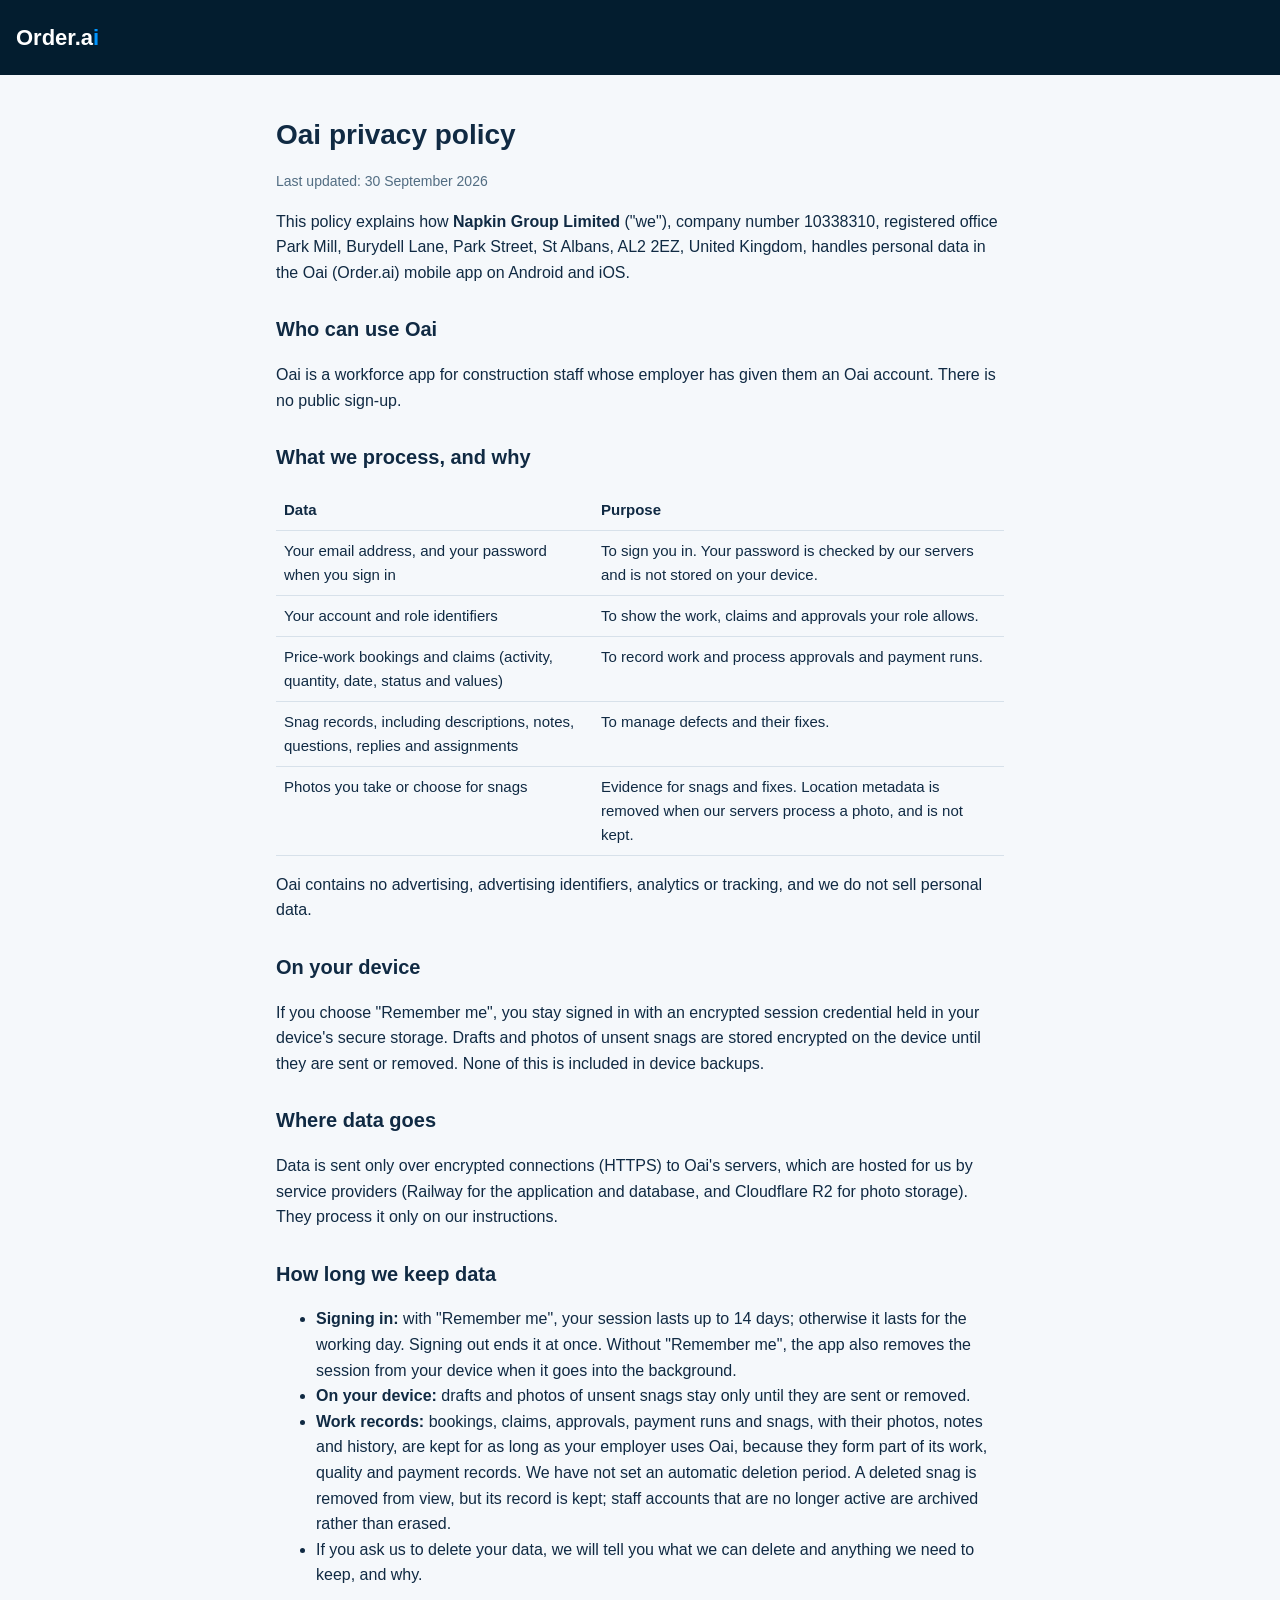
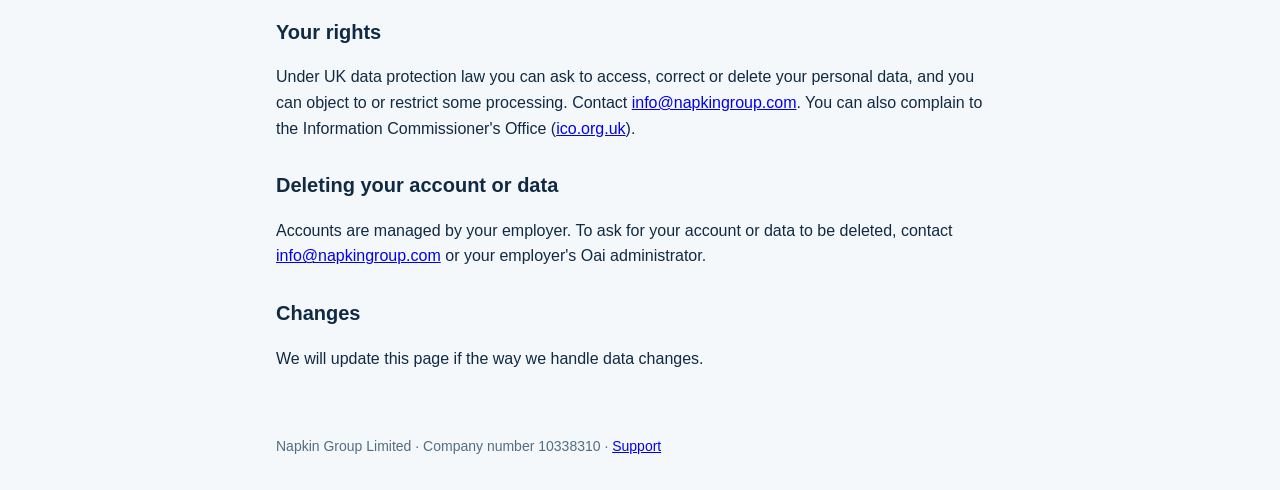
==== privacy.html @ 3bdc332f "Oai public support and privacy pages Co-Authored-By: Claude Opus 5.5 <noreply@anthropic.com>" ====
<!doctype html>
<html lang="en-GB">
<head>
<meta charset="utf-8">
<meta name="viewport" content="width=device-width, initial-scale=1">
<title>Oai privacy policy</title>
<link rel="stylesheet" href="style.css">
</head>
<body>
<header><a href="support.html">Order.a<span>i</span></a></header>
<main>
<h1>Oai privacy policy</h1>
<p class="meta">Last updated: 30 September 2026</p>
<p>This policy explains how <strong>Napkin Group Limited</strong> ("we"), company number 10338310, registered office Park Mill, Burydell Lane, Park Street, St Albans, AL2 2EZ, United Kingdom, handles personal data in the Oai (Order.ai) mobile app on Android and iOS.</p>

<h2>Who can use Oai</h2>
<p>Oai is a workforce app for construction staff whose employer has given them an Oai account. There is no public sign-up.</p>

<h2>What we process, and why</h2>
<table>
<tr><th>Data</th><th>Purpose</th></tr>
<tr><td>Your email address, and your password when you sign in</td><td>To sign you in. Your password is checked by our servers and is not stored on your device.</td></tr>
<tr><td>Your account and role identifiers</td><td>To show the work, claims and approvals your role allows.</td></tr>
<tr><td>Price-work bookings and claims (activity, quantity, date, status and values)</td><td>To record work and process approvals and payment runs.</td></tr>
<tr><td>Snag records, including descriptions, notes, questions, replies and assignments</td><td>To manage defects and their fixes.</td></tr>
<tr><td>Photos you take or choose for snags</td><td>Evidence for snags and fixes. Location metadata is removed when our servers process a photo, and is not kept.</td></tr>
</table>
<p>Oai contains no advertising, advertising identifiers, analytics or tracking, and we do not sell personal data.</p>

<h2>On your device</h2>
<p>If you choose "Remember me", you stay signed in with an encrypted session credential held in your device's secure storage. Drafts and photos of unsent snags are stored encrypted on the device until they are sent or removed. None of this is included in device backups.</p>

<h2>Where data goes</h2>
<p>Data is sent only over encrypted connections (HTTPS) to Oai's servers, which are hosted for us by service providers (Railway for the application and database, and Cloudflare R2 for photo storage). They process it only on our instructions.</p>

<h2>How long we keep data</h2>
<ul>
<li><strong>Signing in:</strong> with "Remember me", your session lasts up to 14 days; otherwise it lasts for the working day. Signing out ends it at once. Without "Remember me", the app also removes the session from your device when it goes into the background.</li>
<li><strong>On your device:</strong> drafts and photos of unsent snags stay only until they are sent or removed.</li>
<li><strong>Work records:</strong> bookings, claims, approvals, payment runs and snags, with their photos, notes and history, are kept for as long as your employer uses Oai, because they form part of its work, quality and payment records. We have not set an automatic deletion period. A deleted snag is removed from view, but its record is kept; staff accounts that are no longer active are archived rather than erased.</li>
<li>If you ask us to delete your data, we will tell you what we can delete and anything we need to keep, and why.</li>
</ul>

<h2>Your rights</h2>
<p>Under UK data protection law you can ask to access, correct or delete your personal data, and you can object to or restrict some processing. Contact <a href="mailto:info@napkingroup.com">info@napkingroup.com</a>. You can also complain to the Information Commissioner's Office (<a href="https://ico.org.uk">ico.org.uk</a>).</p>

<h2>Deleting your account or data</h2>
<p>Accounts are managed by your employer. To ask for your account or data to be deleted, contact <a href="mailto:info@napkingroup.com">info@napkingroup.com</a> or your employer's Oai administrator.</p>

<h2>Changes</h2>
<p>We will update this page if the way we handle data changes.</p>
</main>
<footer>Napkin Group Limited · Company number 10338310 · <a href="support.html">Support</a></footer>
</body>
</html>
---- style.css ----
:root { --navy: #031d2f; --blue: #0095fe; --ink: #102a43; --muted: #526d82; --bg: #f5f8fb; }
* { box-sizing: border-box; }
body { margin: 0; font: 16px/1.6 -apple-system, "Segoe UI", Roboto, Arial, sans-serif; color: var(--ink); background: var(--bg); }
header { background: var(--navy); color: #fff; padding: 20px 16px; }
header a { color: #fff; text-decoration: none; font-weight: 700; font-size: 22px; }
header a span { color: var(--blue); }
main { max-width: 760px; margin: 0 auto; padding: 24px 16px 48px; }
h1 { font-size: 28px; line-height: 1.2; } h2 { font-size: 20px; margin-top: 28px; }
table { width: 100%; border-collapse: collapse; margin: 12px 0; font-size: 15px; }
th, td { text-align: left; vertical-align: top; padding: 8px; border-bottom: 1px solid #d7e1ea; }
.meta, footer { color: var(--muted); font-size: 14px; }
footer { max-width: 760px; margin: 0 auto; padding: 0 16px 32px; }
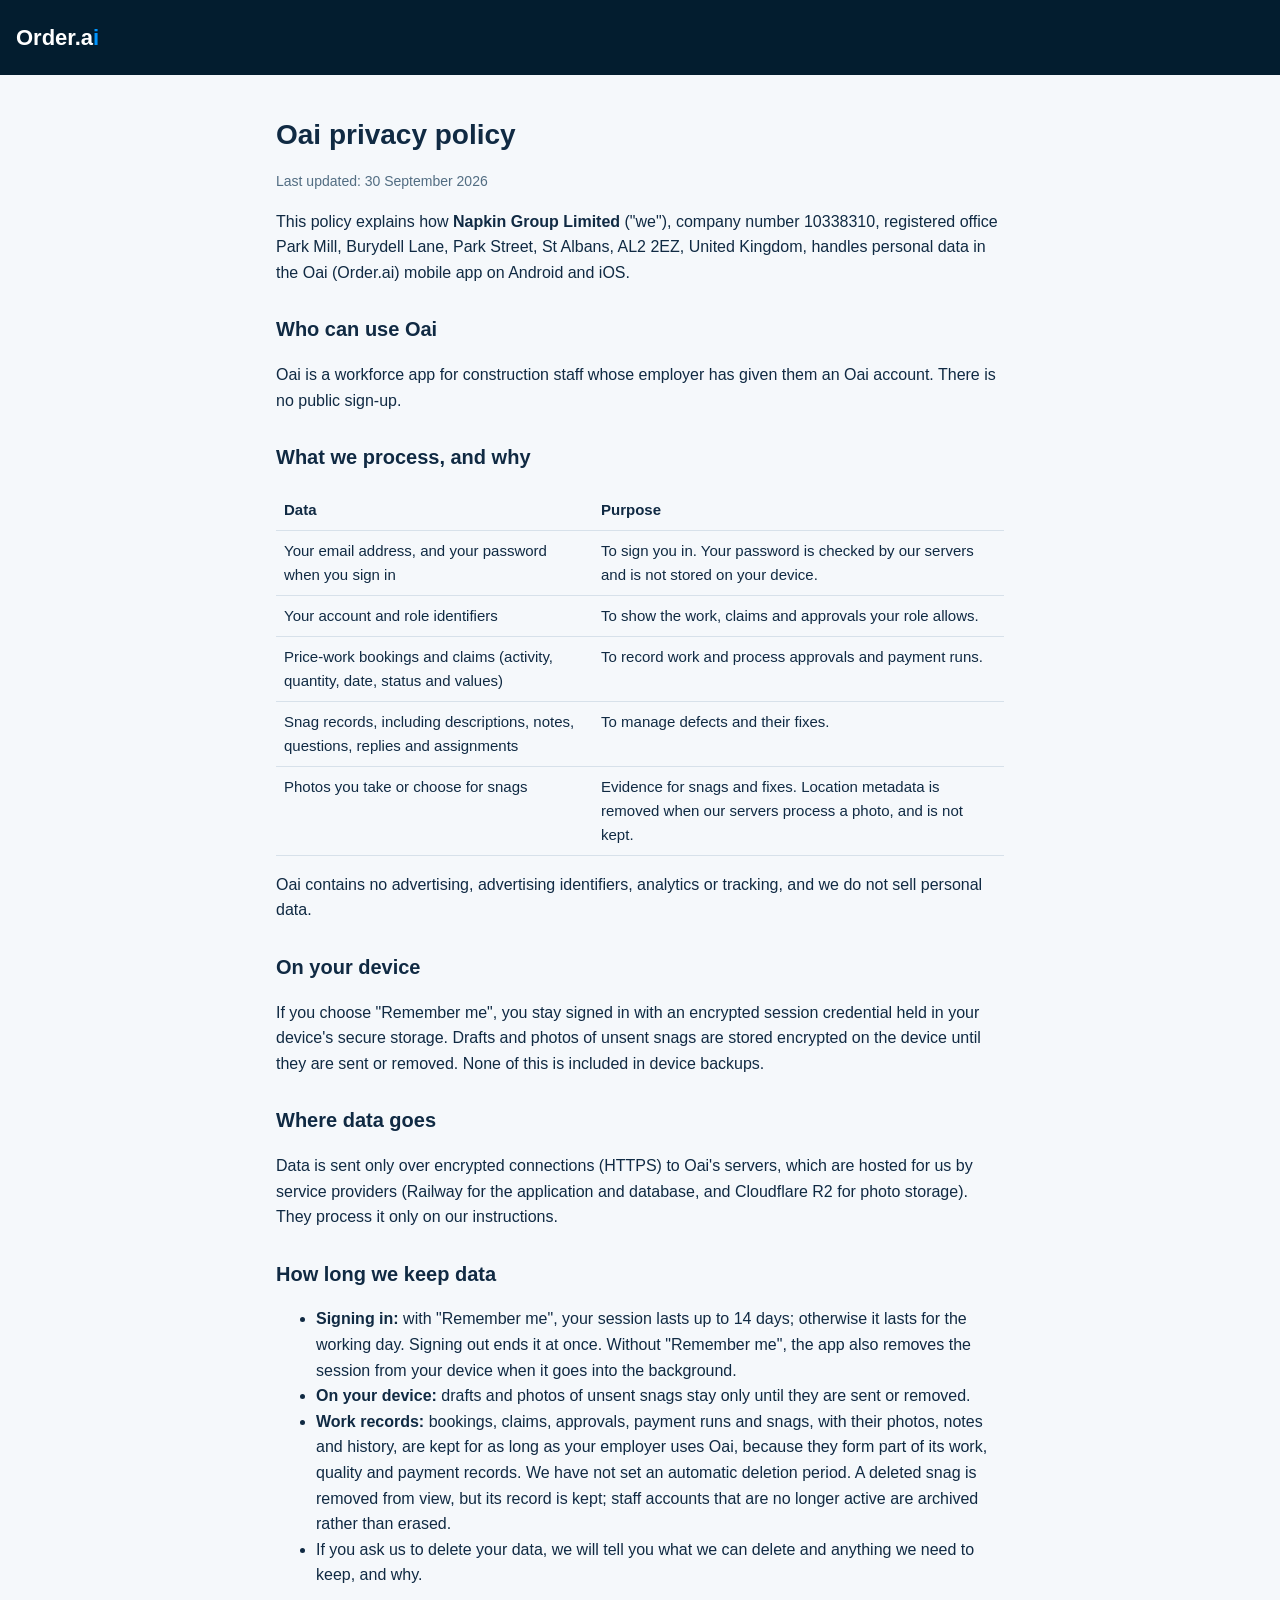
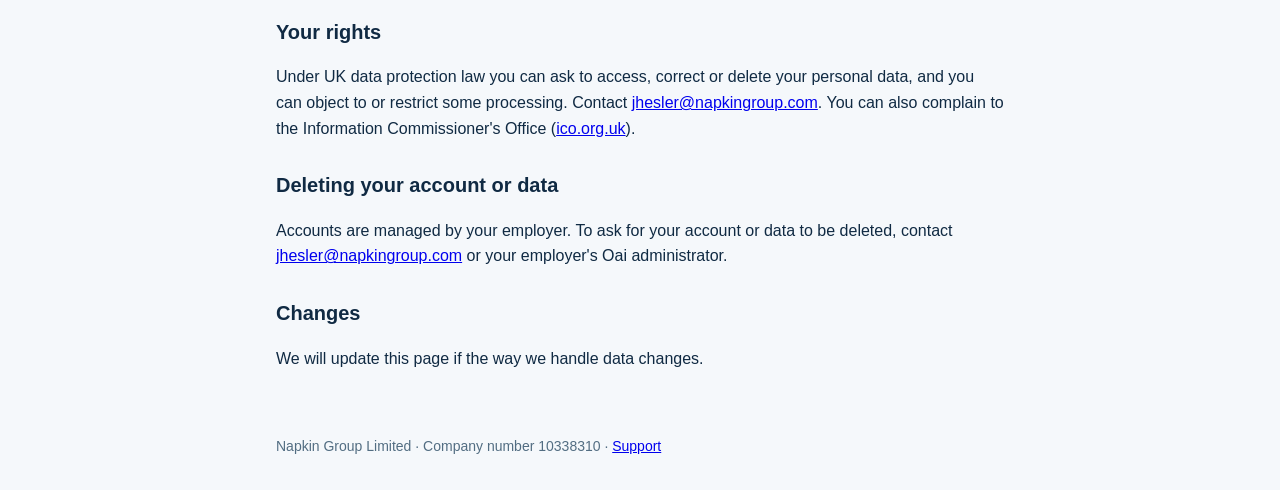
==== commit 3155d878: "Use jhesler@napkingroup.com as the Oai contact address info@napkingroup.com is not a monitored mailb" ====
--- a/privacy.html
+++ b/privacy.html
@@ -42,10 +42,10 @@
 </ul>
 
 <h2>Your rights</h2>
-<p>Under UK data protection law you can ask to access, correct or delete your personal data, and you can object to or restrict some processing. Contact <a href="mailto:info@napkingroup.com">info@napkingroup.com</a>. You can also complain to the Information Commissioner's Office (<a href="https://ico.org.uk">ico.org.uk</a>).</p>
+<p>Under UK data protection law you can ask to access, correct or delete your personal data, and you can object to or restrict some processing. Contact <a href="mailto:jhesler@napkingroup.com">jhesler@napkingroup.com</a>. You can also complain to the Information Commissioner's Office (<a href="https://ico.org.uk">ico.org.uk</a>).</p>
 
 <h2>Deleting your account or data</h2>
-<p>Accounts are managed by your employer. To ask for your account or data to be deleted, contact <a href="mailto:info@napkingroup.com">info@napkingroup.com</a> or your employer's Oai administrator.</p>
+<p>Accounts are managed by your employer. To ask for your account or data to be deleted, contact <a href="mailto:jhesler@napkingroup.com">jhesler@napkingroup.com</a> or your employer's Oai administrator.</p>
 
 <h2>Changes</h2>
 <p>We will update this page if the way we handle data changes.</p>
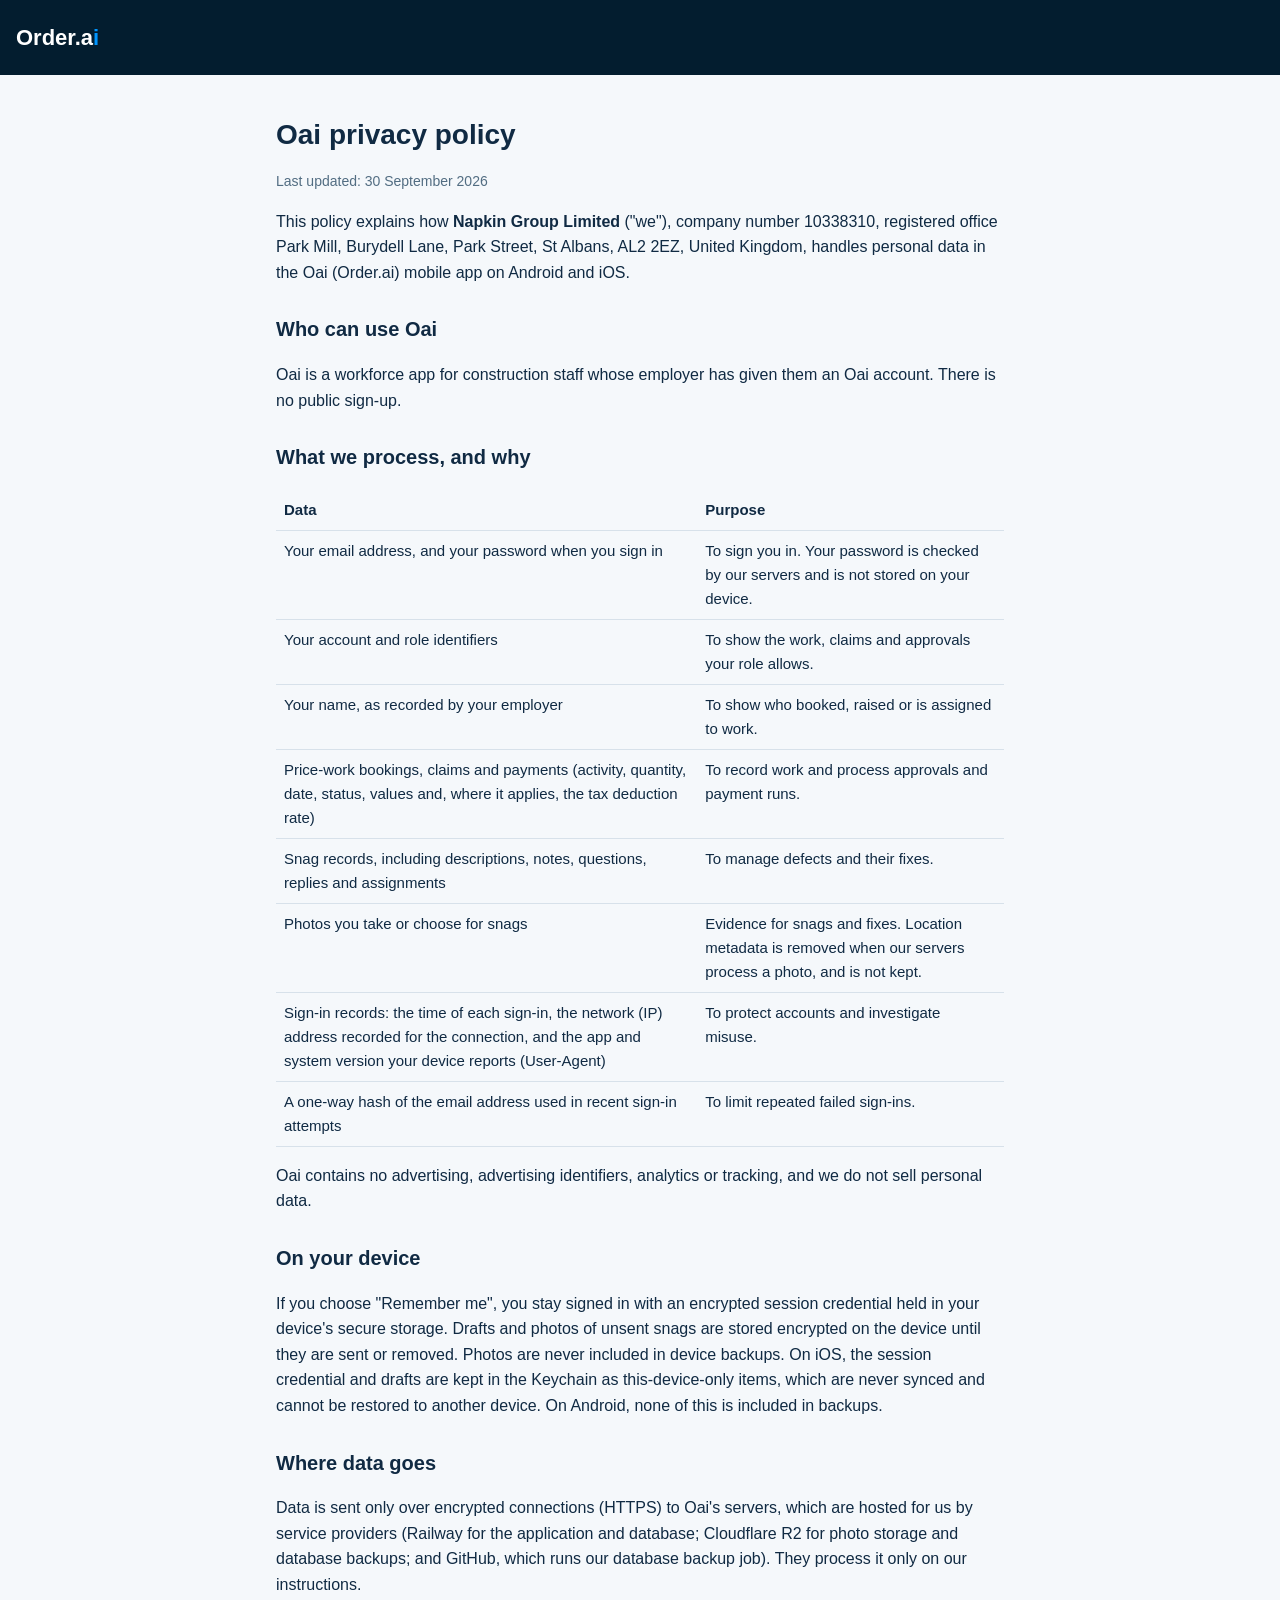
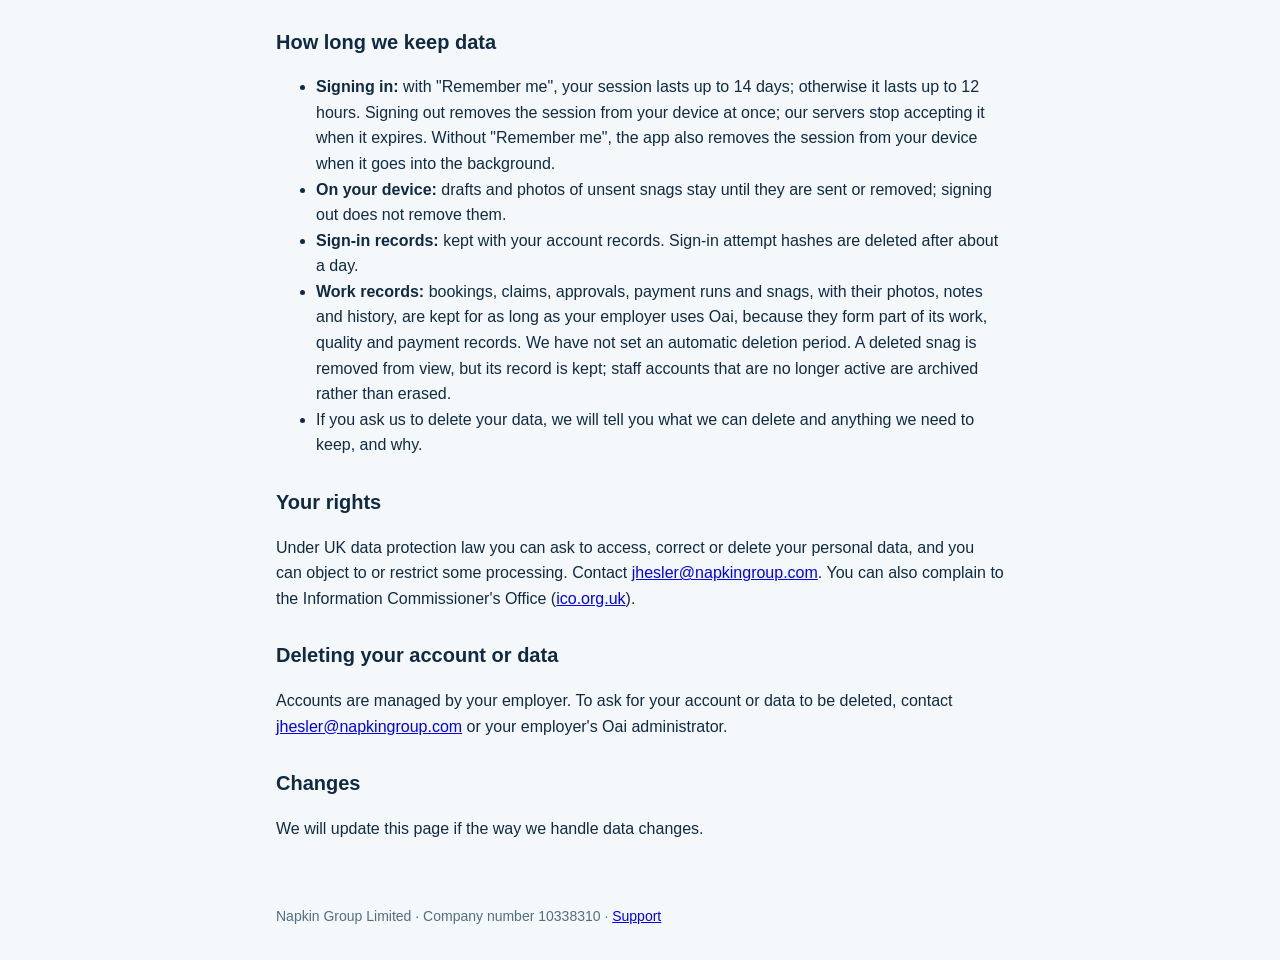
==== commit 084d0821: "Privacy policy and support: match the app and servers as audited for iOS Build 37 - Add sign-in reco" ====
--- a/privacy.html
+++ b/privacy.html
@@ -21,22 +21,26 @@
 <tr><th>Data</th><th>Purpose</th></tr>
 <tr><td>Your email address, and your password when you sign in</td><td>To sign you in. Your password is checked by our servers and is not stored on your device.</td></tr>
 <tr><td>Your account and role identifiers</td><td>To show the work, claims and approvals your role allows.</td></tr>
-<tr><td>Price-work bookings and claims (activity, quantity, date, status and values)</td><td>To record work and process approvals and payment runs.</td></tr>
+<tr><td>Your name, as recorded by your employer</td><td>To show who booked, raised or is assigned to work.</td></tr>
+<tr><td>Price-work bookings, claims and payments (activity, quantity, date, status, values and, where it applies, the tax deduction rate)</td><td>To record work and process approvals and payment runs.</td></tr>
 <tr><td>Snag records, including descriptions, notes, questions, replies and assignments</td><td>To manage defects and their fixes.</td></tr>
 <tr><td>Photos you take or choose for snags</td><td>Evidence for snags and fixes. Location metadata is removed when our servers process a photo, and is not kept.</td></tr>
+<tr><td>Sign-in records: the time of each sign-in, the network (IP) address recorded for the connection, and the app and system version your device reports (User-Agent)</td><td>To protect accounts and investigate misuse.</td></tr>
+<tr><td>A one-way hash of the email address used in recent sign-in attempts</td><td>To limit repeated failed sign-ins.</td></tr>
 </table>
 <p>Oai contains no advertising, advertising identifiers, analytics or tracking, and we do not sell personal data.</p>
 
 <h2>On your device</h2>
-<p>If you choose "Remember me", you stay signed in with an encrypted session credential held in your device's secure storage. Drafts and photos of unsent snags are stored encrypted on the device until they are sent or removed. None of this is included in device backups.</p>
+<p>If you choose "Remember me", you stay signed in with an encrypted session credential held in your device's secure storage. Drafts and photos of unsent snags are stored encrypted on the device until they are sent or removed. Photos are never included in device backups. On iOS, the session credential and drafts are kept in the Keychain as this-device-only items, which are never synced and cannot be restored to another device. On Android, none of this is included in backups.</p>
 
 <h2>Where data goes</h2>
-<p>Data is sent only over encrypted connections (HTTPS) to Oai's servers, which are hosted for us by service providers (Railway for the application and database, and Cloudflare R2 for photo storage). They process it only on our instructions.</p>
+<p>Data is sent only over encrypted connections (HTTPS) to Oai's servers, which are hosted for us by service providers (Railway for the application and database; Cloudflare R2 for photo storage and database backups; and GitHub, which runs our database backup job). They process it only on our instructions.</p>
 
 <h2>How long we keep data</h2>
 <ul>
-<li><strong>Signing in:</strong> with "Remember me", your session lasts up to 14 days; otherwise it lasts for the working day. Signing out ends it at once. Without "Remember me", the app also removes the session from your device when it goes into the background.</li>
-<li><strong>On your device:</strong> drafts and photos of unsent snags stay only until they are sent or removed.</li>
+<li><strong>Signing in:</strong> with "Remember me", your session lasts up to 14 days; otherwise it lasts up to 12 hours. Signing out removes the session from your device at once; our servers stop accepting it when it expires. Without "Remember me", the app also removes the session from your device when it goes into the background.</li>
+<li><strong>On your device:</strong> drafts and photos of unsent snags stay until they are sent or removed; signing out does not remove them.</li>
+<li><strong>Sign-in records:</strong> kept with your account records. Sign-in attempt hashes are deleted after about a day.</li>
 <li><strong>Work records:</strong> bookings, claims, approvals, payment runs and snags, with their photos, notes and history, are kept for as long as your employer uses Oai, because they form part of its work, quality and payment records. We have not set an automatic deletion period. A deleted snag is removed from view, but its record is kept; staff accounts that are no longer active are archived rather than erased.</li>
 <li>If you ask us to delete your data, we will tell you what we can delete and anything we need to keep, and why.</li>
 </ul>
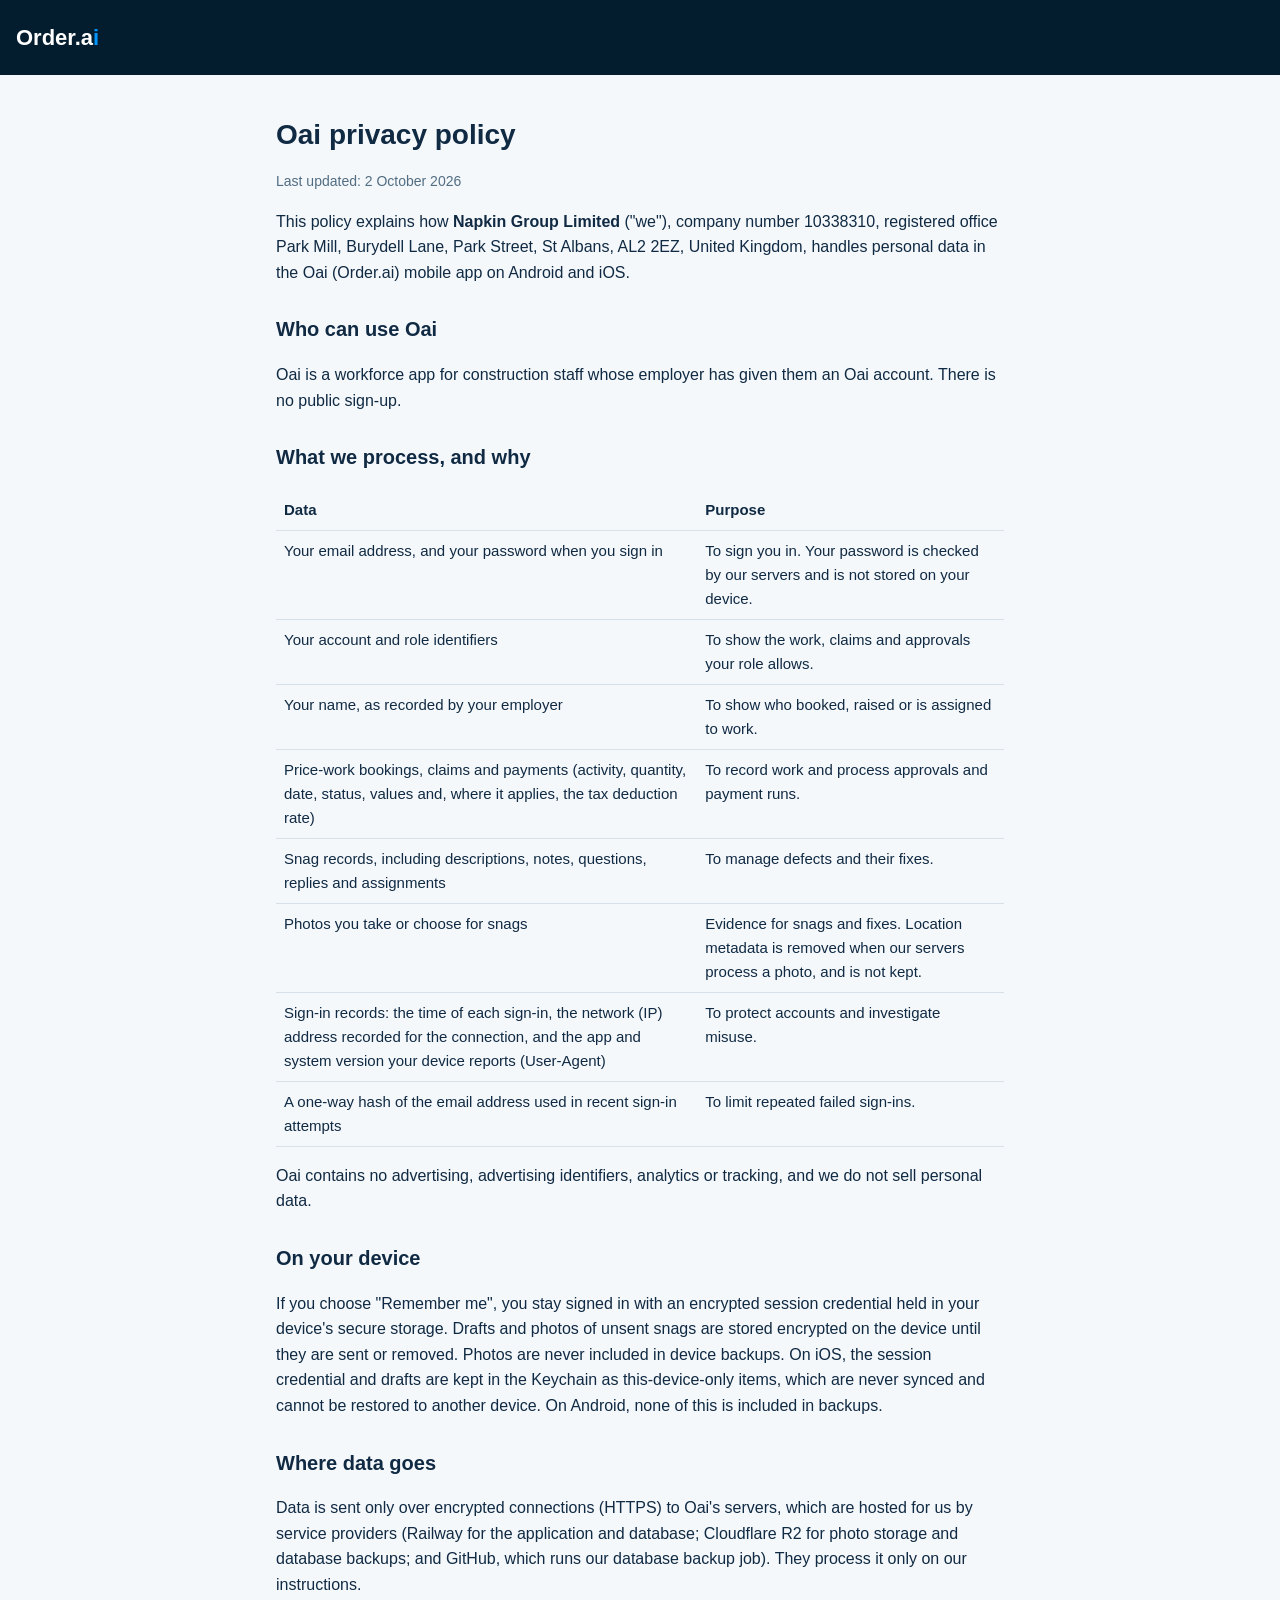
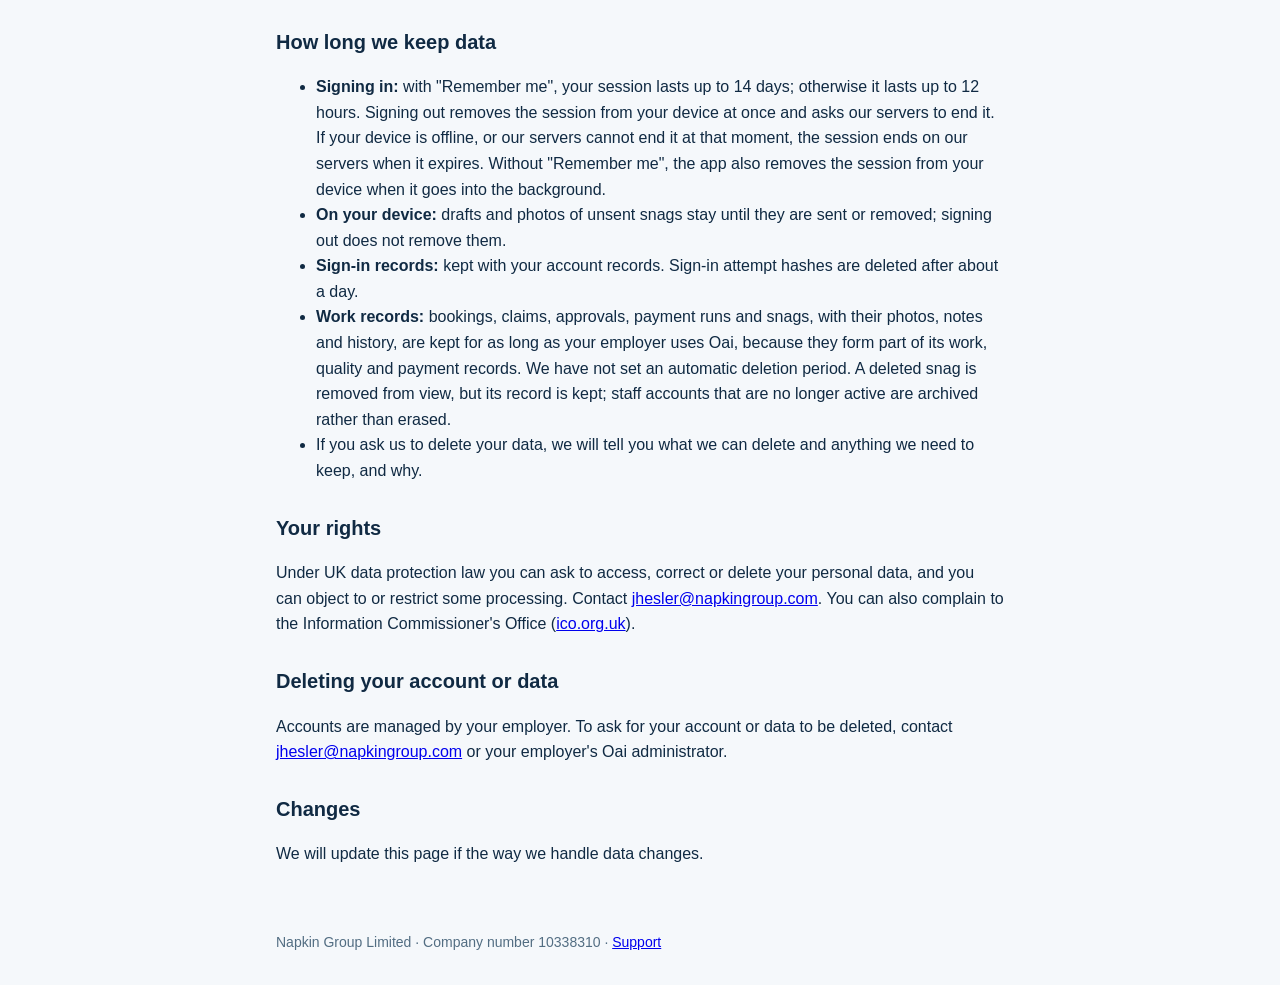
==== commit 078c2336: "Privacy policy: signing out also asks the server to end the session Matches the deployed backend sig" ====
--- a/privacy.html
+++ b/privacy.html
@@ -10,7 +10,7 @@
 <header><a href="support.html">Order.a<span>i</span></a></header>
 <main>
 <h1>Oai privacy policy</h1>
-<p class="meta">Last updated: 30 September 2026</p>
+<p class="meta">Last updated: 2 October 2026</p>
 <p>This policy explains how <strong>Napkin Group Limited</strong> ("we"), company number 10338310, registered office Park Mill, Burydell Lane, Park Street, St Albans, AL2 2EZ, United Kingdom, handles personal data in the Oai (Order.ai) mobile app on Android and iOS.</p>
 
 <h2>Who can use Oai</h2>
@@ -38,7 +38,7 @@
 
 <h2>How long we keep data</h2>
 <ul>
-<li><strong>Signing in:</strong> with "Remember me", your session lasts up to 14 days; otherwise it lasts up to 12 hours. Signing out removes the session from your device at once; our servers stop accepting it when it expires. Without "Remember me", the app also removes the session from your device when it goes into the background.</li>
+<li><strong>Signing in:</strong> with "Remember me", your session lasts up to 14 days; otherwise it lasts up to 12 hours. Signing out removes the session from your device at once and asks our servers to end it. If your device is offline, or our servers cannot end it at that moment, the session ends on our servers when it expires. Without "Remember me", the app also removes the session from your device when it goes into the background.</li>
 <li><strong>On your device:</strong> drafts and photos of unsent snags stay until they are sent or removed; signing out does not remove them.</li>
 <li><strong>Sign-in records:</strong> kept with your account records. Sign-in attempt hashes are deleted after about a day.</li>
 <li><strong>Work records:</strong> bookings, claims, approvals, payment runs and snags, with their photos, notes and history, are kept for as long as your employer uses Oai, because they form part of its work, quality and payment records. We have not set an automatic deletion period. A deleted snag is removed from view, but its record is kept; staff accounts that are no longer active are archived rather than erased.</li>
